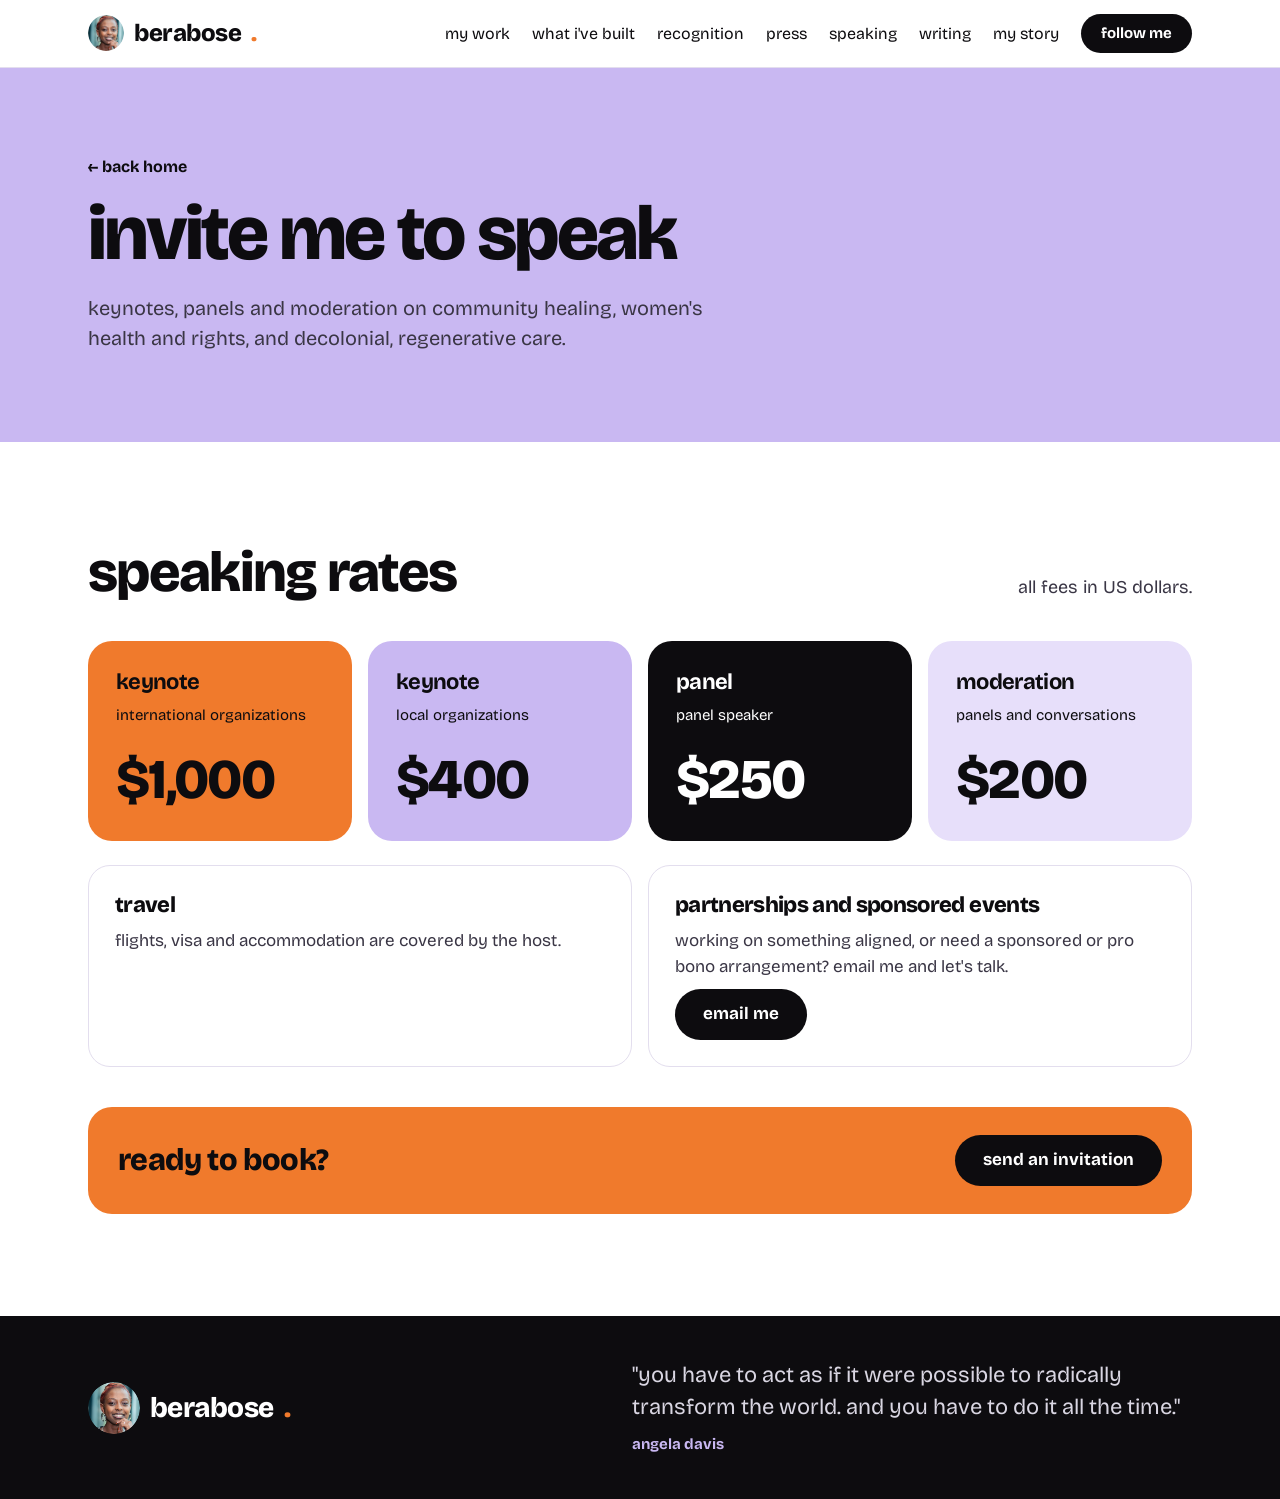
==== speaking.html @ 81fe6280 "New hero line, reordered work threads, stages list, co-founders, map of cities, speaking rates page," ====
<!doctype html>
<html lang="en">
<head>
<meta charset="utf-8">
<meta name="viewport" content="width=device-width, initial-scale=1">
<title>Speaking · Berabose</title>
<meta name="description" content="invite bose (berabose) to speak: keynotes, panels and moderation. speaking rates and booking.">
<meta property="og:title" content="Berabose: Visionary. Speaker. Author. Advocate">
<meta property="og:description" content="i connect, organize and create spaces where people heal together.">
<meta property="og:type" content="website">
<meta property="og:site_name" content="Berabose">
<meta property="og:url" content="https://alineberabose.com">
<meta property="og:image" content="https://alineberabose.com/images/share.jpg">
<meta name="twitter:card" content="summary_large_image">
<meta name="theme-color" content="#C9B8F2">
<link rel="icon" href="/favicon.ico" sizes="any">
<link rel="icon" type="image/png" sizes="48x48" href="/favicon-48.png">
<link rel="icon" type="image/png" sizes="192x192" href="/favicon-192.png">
<link rel="apple-touch-icon" href="/apple-touch-icon.png">
<script type="application/ld+json">{"@context":"https://schema.org","@type":"WebSite","name":"Berabose","url":"https://alineberabose.com"}</script>
<link rel="preconnect" href="https://fonts.googleapis.com">
<link rel="preconnect" href="https://fonts.gstatic.com" crossorigin>
<link href="https://fonts.googleapis.com/css2?family=Bricolage+Grotesque:opsz,wght@12..96,400;12..96,600;12..96,700;12..96,800&display=swap" rel="stylesheet">
<link rel="stylesheet" href="/styles.css">
</head>
<body>

<header>
  <nav class="wrap" aria-label="main">
    <a href="/" class="logo"><img src="/favicon-192.png" alt="">berabose<span class="dot">.</span></a>
    <div class="navlinks">
      <a href="/#work">my work</a>
      <a href="/#built">what i've built</a>
      <a href="/#recognition">recognition</a>
      <a href="/#press">press</a>
      <a href="/speaking.html">speaking</a>
      <a href="/writing.html">writing</a>
      <a href="/#story">my story</a>
      <a href="/#follow" class="btn btn-ink">follow me</a>
    </div>
  </nav>
</header>

<main>
<section class="page-hero">
  <div class="wrap">
    <a href="/" class="back">← back home</a>
    <h1>invite me to speak</h1>
    <p>keynotes, panels and moderation on community healing, women's health and rights, and decolonial, regenerative care.</p>
  </div>
</section>

<section class="wrap section">
  <div class="head">
    <h2 class="h2">speaking rates</h2>
    <p>all fees in US dollars.</p>
  </div>
  <div class="fees">
    <div class="fee f1"><h3>keynote</h3><p>international organizations</p><span class="price">$1,000</span></div>
    <div class="fee f2"><h3>keynote</h3><p>local organizations</p><span class="price">$400</span></div>
    <div class="fee f3"><h3>panel</h3><p>panel speaker</p><span class="price">$250</span></div>
    <div class="fee f4"><h3>moderation</h3><p>panels and conversations</p><span class="price">$200</span></div>
  </div>
  <div class="note">
    <div>
      <h3>travel</h3>
      <p>flights, visa and accommodation are covered by the host.</p>
    </div>
    <div>
      <h3>partnerships and sponsored events</h3>
      <p>working on something aligned, or need a sponsored or pro bono arrangement? email me and let's talk.</p>
      <a class="btn btn-ink" style="align-self:flex-start" href="mailto:alineberabose@gmail.com?subject=Speaking%20invitation">email me</a>
    </div>
  </div>
  <div class="speak-band">
    <p>ready to book?</p>
    <a href="/#follow" class="btn btn-ink">send an invitation</a>
  </div>
</section>
</main>

<footer>
  <div class="wrap">
    <a href="/" class="logo"><img src="/favicon-192.png" alt="">berabose<span class="dot">.</span></a>
    <blockquote>"you have to act as if it were possible to radically transform the world. and you have to do it all the time."<cite>angela davis</cite></blockquote>
  </div>
</footer>
</body>
</html>
---- styles.css ----
:root{
  --ink:#0D0C0F; --ink-soft:#3A3645; --white:#FFFFFF;
  --orange:#F07A2C; --orange-text:#B9480C;
  --peri:#C9B8F2; --peri-light:#E7DFFA;
  --line:#E3DEEE; --line-dark:#2B2932;
}
*{box-sizing:border-box}
html{scroll-behavior:smooth}
body{margin:0;background:var(--white);color:var(--ink);font-family:'Bricolage Grotesque',system-ui,sans-serif;-webkit-font-smoothing:antialiased}
a{color:inherit}
img{display:block;max-width:100%}
h1,h2,h3,p{margin:0}
h1,h2,h3{letter-spacing:-.03em}
ul{list-style:none;margin:0;padding:0}
.wrap{max-width:1200px;margin:0 auto;padding-inline:clamp(16px,4vw,48px)}
.section{padding-block:clamp(64px,8vw,112px)}
.label{font-size:14px;font-weight:600;letter-spacing:.14em;text-transform:uppercase;color:var(--ink-soft)}
.h2{font-size:clamp(34px,4.4vw,60px);line-height:1;font-weight:800}
.head{display:flex;flex-wrap:wrap;justify-content:space-between;align-items:flex-end;gap:16px 24px;margin-bottom:40px}
.head p{max-width:380px;font-size:18px;line-height:1.5;color:var(--ink-soft)}
.btn{display:inline-block;text-decoration:none;font-weight:700;font-size:17px;padding:16px 28px;border-radius:999px;line-height:1.1;transition:transform .15s ease;border:0;cursor:pointer;font-family:inherit}
.btn:hover{transform:translateY(-2px)}
.btn-orange{background:var(--orange);color:var(--ink)}
.btn-ink{background:var(--ink);color:var(--white)}
.btn-ghost{border:1.5px solid var(--ink);padding:14.5px 26.5px}
.ico{width:30px;height:30px;fill:none;stroke:currentColor;stroke-width:1.8;stroke-linecap:round;stroke-linejoin:round}

/* nav */
header{position:sticky;top:0;z-index:10;background:rgba(255,255,255,.95);backdrop-filter:blur(8px);border-bottom:1px solid var(--line)}
nav{display:flex;flex-wrap:wrap;align-items:center;justify-content:space-between;gap:12px 16px;padding-block:14px}
.logo{display:flex;align-items:center;gap:10px;font-size:24px;font-weight:800;letter-spacing:-.02em;text-decoration:none}
.logo img{width:36px;height:36px;border-radius:50%}
.dot{color:var(--orange)}
.navlinks{display:flex;flex-wrap:wrap;align-items:center;gap:8px 22px;font-size:16px}
.navlinks a{text-decoration:none}
.navlinks a:not(.btn):hover{color:var(--orange-text)}
.navlinks .btn{padding:11px 20px;font-size:15px}
@media (max-width:900px){.navlinks a:not(.btn){display:none}}

/* hero */
.hero-bg{background:var(--peri)}
.hero{display:flex;flex-wrap:wrap;gap:clamp(32px,5vw,64px);align-items:center;padding-block:clamp(40px,6vw,88px)}
.arch{flex:1 1 400px;min-width:0;aspect-ratio:3/4;max-height:620px;border-radius:300px 300px 24px 24px;overflow:hidden;background:var(--peri-light)}
.arch img{width:100%;height:100%;object-fit:cover;object-position:50% 40%}
.hero-text{flex:1.3 1 480px;min-width:0;display:flex;flex-direction:column;gap:26px}
.hero h1{font-size:clamp(44px,6.4vw,96px);line-height:1;font-weight:800;letter-spacing:-.035em}
.mark{background:var(--orange);padding:0 .14em;border-radius:.2em;box-decoration-break:clone;-webkit-box-decoration-break:clone}
.lead{max-width:520px;font-size:20px;line-height:1.5;color:var(--ink-soft)}
.btns{display:flex;flex-wrap:wrap;gap:14px}

/* my work */
.focus{display:grid;grid-template-columns:repeat(auto-fit,minmax(250px,1fr));gap:20px}
.tile{border-radius:24px;padding:30px;display:flex;flex-direction:column;gap:14px;min-height:260px}
.tile h3{font-size:27px;line-height:1.1;font-weight:800;margin-top:auto}
.tile p{font-size:16px;line-height:1.5}
.t1{background:var(--orange)}
.t2{background:var(--peri)}
.t3{background:var(--ink);color:var(--white)} .t3 .ico{color:var(--orange)}
.t4{background:var(--peri-light)}

/* work with me */
.services-bg{background:var(--peri-light)}
.services-wrap{display:flex;flex-wrap:wrap;gap:clamp(32px,5vw,64px);align-items:center}
.services-photo{flex:1 1 360px;min-width:0;aspect-ratio:4/5;max-height:600px;border-radius:24px;overflow:hidden}
.services-photo img{width:100%;height:100%;object-fit:cover;object-position:78% 50%}
.services-text{flex:1.2 1 440px;min-width:0}
.services{display:grid;grid-template-columns:repeat(auto-fit,minmax(220px,1fr));gap:14px}
.services li{background:var(--white);border-radius:18px;padding:22px;display:flex;flex-direction:column;gap:6px}
.services strong{font-size:20px;font-weight:700;letter-spacing:-.01em}
.services span{font-size:15px;line-height:1.45;color:var(--ink-soft)}

/* recognition */
.rec{display:grid;grid-template-columns:repeat(auto-fit,minmax(300px,1fr));gap:20px}
.rbox{border-radius:24px;padding:30px;display:flex;flex-direction:column;gap:18px}
.rbox.awards{background:var(--orange)}
.rbox.alongside{background:var(--ink);color:var(--white)} .rbox.alongside .label{color:var(--peri)}
.rbox li{font-size:20px;font-weight:700;line-height:1.3;letter-spacing:-.01em}
.rbox li small{display:block;font-size:15px;font-weight:400;letter-spacing:0;margin-top:2px;opacity:.85}

/* built */
.built{background:var(--peri)}
.homes{display:grid;grid-template-columns:repeat(auto-fit,minmax(300px,1fr));gap:24px}
.home{text-decoration:none;background:var(--white);border-radius:24px;overflow:hidden;display:flex;flex-direction:column;transition:transform .2s ease}
.home:hover{transform:translateY(-4px)}
.home .ph{height:230px;background:var(--peri-light);overflow:hidden}
.home .ph img{width:100%;height:100%;object-fit:cover}
.home .body{padding:26px;display:flex;flex-direction:column;gap:8px}
.tag{font-size:13px;letter-spacing:.12em;text-transform:uppercase;color:var(--ink-soft)}
.home h3{font-size:26px;font-weight:700}
.home p{font-size:16px;line-height:1.5;color:var(--ink-soft)}
.home .go{font-size:16px;font-weight:700;color:var(--orange-text)}
.parent{background:var(--orange);border-radius:24px;padding:30px;display:flex;flex-direction:column;justify-content:space-between;gap:20px}
.parent h3{font-size:32px;font-weight:800;margin-bottom:8px}
.parent p{font-size:16px;line-height:1.5}
.cofounded{margin-top:48px}
.cofounded .label{margin-bottom:18px}
.past{display:grid;grid-template-columns:repeat(auto-fit,minmax(250px,1fr));gap:16px}
.past li{background:var(--white);border-radius:20px;padding:24px;display:flex;flex-direction:column;gap:8px}
.past strong{font-size:21px;font-weight:700;letter-spacing:-.01em}
.past span{font-size:15px;line-height:1.45;color:var(--ink-soft)}

/* track record */
.track{display:grid;grid-template-columns:repeat(auto-fit,minmax(260px,1fr));gap:16px}
.tbox{border:1.5px solid var(--line);border-radius:22px;padding:26px;display:flex;flex-direction:column;gap:14px}
.tbox ul{display:flex;flex-direction:column;gap:10px}
.tbox li{font-size:18px;font-weight:600;line-height:1.3}
.tbox li small{display:block;font-size:14px;font-weight:400;color:var(--ink-soft);margin-top:2px}

/* press */
.press{background:var(--orange)}
.press .head p{color:var(--ink)}
.marquee{overflow:hidden;padding-block:4px 0;mask-image:linear-gradient(90deg,transparent,#000 4%,#000 96%,transparent)}
.mtrack{display:flex;gap:16px;width:max-content;animation:slide 60s linear infinite}
.marquee:hover .mtrack,.marquee:focus-within .mtrack{animation-play-state:paused}
@keyframes slide{to{transform:translateX(calc(-50% - 8px))}}
@media (prefers-reduced-motion:reduce){.mtrack{animation:none}.marquee{overflow-x:auto;mask-image:none}}
.pcard{flex:0 0 auto;width:320px;min-height:230px;background:var(--white);border-radius:20px;padding:24px;display:flex;flex-direction:column;gap:10px;text-decoration:none;transition:transform .2s ease}
a.pcard:hover{transform:translateY(-4px)}
.plogo{position:relative;overflow:hidden;width:56px;height:56px;border-radius:14px;display:flex;align-items:center;justify-content:center;font-weight:800;font-size:18px;letter-spacing:-.02em;color:var(--white);background:var(--ink)}
.plogo img{position:absolute;inset:0;width:100%;height:100%;object-fit:contain;padding:8px;background:var(--white);border:1.5px solid var(--line);border-radius:14px}
.pcard .outlet{font-size:13px;font-weight:700;letter-spacing:.12em;text-transform:uppercase;color:var(--orange-text)}
.pcard .title{font-size:20px;font-weight:700;line-height:1.25;letter-spacing:-.01em}

/* speaking */
.dark{background:var(--ink);color:var(--white)}
.dark .label{color:var(--peri)}
.dark .head p{color:#D9D6E2}
.regions{display:grid;grid-template-columns:repeat(auto-fit,minmax(280px,1fr));gap:20px}
.region{border-radius:24px;padding:30px;display:flex;flex-direction:column;gap:18px}
.region .rname{font-size:14px;font-weight:700;letter-spacing:.14em;text-transform:uppercase}
.region ul{display:flex;flex-wrap:wrap;gap:4px 16px}
.region li{font-size:clamp(26px,2.6vw,36px);font-weight:800;letter-spacing:-.03em;line-height:1.15}
.r1{background:var(--orange);color:var(--ink)}
.r2{background:var(--peri);color:var(--ink)}
.r3{background:var(--white);color:var(--ink)}
.speak-cta{margin-top:40px}

/* album */
.album{display:grid;grid-template-columns:repeat(auto-fit,minmax(260px,1fr));gap:16px}
.album figure{margin:0;border-radius:22px;overflow:hidden;aspect-ratio:4/3;background:var(--peri-light)}
.album img{width:100%;height:100%;object-fit:cover}

/* story */
.story-bg{background:var(--peri)}
.story{display:flex;flex-wrap:wrap;gap:56px;align-items:flex-start}
.story .photo{flex:1 1 320px;min-width:0;aspect-ratio:4/5;max-height:560px;border-radius:24px;overflow:hidden;background:var(--peri-light)}
.story .photo img{width:100%;height:100%;object-fit:cover;object-position:50% 20%}
.story-text{flex:999 1 480px;min-width:0;display:flex;flex-direction:column;gap:22px}
.story-text h2{font-size:clamp(40px,5vw,72px);line-height:1;font-weight:800}
.story-text p{font-size:clamp(19px,1.6vw,22px);line-height:1.55}
.skills{display:flex;flex-wrap:wrap;gap:10px}
.skills li{font-size:15px;font-weight:600;padding:10px 16px;border-radius:999px;background:var(--white)}
.edu{display:flex;flex-direction:column}
.edu li{border-top:1.5px solid rgba(13,12,15,.15);padding:14px 0;display:flex;flex-wrap:wrap;justify-content:space-between;gap:4px 24px}
.edu strong{font-size:17px;font-weight:700}
.edu span{font-size:15px;font-weight:600;color:var(--ink-soft)}

/* follow */
.follow-bg{background:var(--orange)}
.follow{display:flex;flex-wrap:wrap;gap:56px}
.follow-left{flex:1 1 360px;min-width:0;display:flex;flex-direction:column;gap:24px}
.follow-left h2{font-size:clamp(48px,6vw,88px);line-height:.95;font-weight:800;letter-spacing:-.035em}
.socials{display:grid;grid-template-columns:repeat(auto-fit,minmax(150px,1fr));gap:10px}
.socials a{display:flex;flex-direction:column;gap:2px;background:var(--white);border-radius:16px;padding:16px 18px;text-decoration:none;min-height:44px}
.socials b{font-size:17px}
.socials span{font-size:14px;color:var(--ink-soft);overflow-wrap:anywhere}
.fund{display:flex;flex-wrap:wrap;align-items:center;gap:14px;background:var(--ink);color:var(--white);border-radius:20px;padding:20px 22px}
.fund p{flex:1 1 200px;font-size:17px;line-height:1.4}
form{flex:1 1 440px;min-width:0;display:flex;flex-direction:column;gap:18px}
.form-title{font-size:24px;font-weight:800;letter-spacing:-.02em}
.two{display:grid;grid-template-columns:repeat(auto-fit,minmax(200px,1fr));gap:18px}
label{display:flex;flex-direction:column;gap:8px;font-size:15px;font-weight:600}
input,textarea{font:inherit;font-weight:400;background:var(--white);border:1.5px solid var(--white);border-radius:12px;padding:14px 16px;color:var(--ink);font-size:17px;min-height:50px;width:100%}
input:focus,textarea:focus{outline:2px solid var(--ink);outline-offset:1px}
textarea{resize:vertical}
fieldset{border:0;margin:0;padding:0}
legend{font-size:15px;font-weight:600;padding:0;margin-bottom:10px}
.pills{display:flex;flex-wrap:wrap;gap:10px}
.pill{font:inherit;font-size:15px;padding:12px 18px;min-height:44px;border-radius:999px;cursor:pointer;background:transparent;color:var(--ink);border:1.5px solid var(--ink)}
.pill[aria-pressed="true"]{background:var(--ink);color:var(--white);font-weight:700}
.hidden{display:none}

/* footer */
footer{background:var(--ink);color:var(--white)}
footer .wrap{display:flex;flex-wrap:wrap;justify-content:space-between;align-items:center;gap:28px;padding-block:44px}
footer .logo{font-size:28px}
footer .logo img{width:52px;height:52px}
footer blockquote{margin:0;max-width:560px;font-size:clamp(18px,1.8vw,22px);line-height:1.45;color:#D9D6E2}
footer cite{display:block;margin-top:10px;font-style:normal;font-weight:700;color:var(--peri);font-size:15px}

/* ---- additions: map, pages, stages ---- */
.mark-soft{box-shadow:inset 0 -.32em 0 var(--orange)}
.stage-names{margin-top:20px;border-top:1.5px solid var(--line);padding-top:20px;display:flex;flex-wrap:wrap;align-items:baseline;gap:8px 22px}
.stage-names .label{flex-basis:100%}
.stage-names span{font-size:clamp(18px,1.8vw,22px);font-weight:700;letter-spacing:-.01em}
.stage-names small{font-weight:400;font-size:15px;color:var(--ink-soft)}
.stage-photos{display:grid;grid-template-columns:repeat(auto-fit,minmax(240px,1fr));gap:16px}
.stage-photos figure{margin:0;border-radius:22px;overflow:hidden;aspect-ratio:4/3;background:var(--peri-light)}
.stage-photos img{width:100%;height:100%;object-fit:cover}
#map{height:clamp(380px,55vw,560px);border-radius:24px;overflow:hidden;background:#E9E5F2;z-index:0}
.pin{width:16px;height:16px;border-radius:50%;background:var(--orange);border:3px solid var(--white);box-shadow:0 0 0 0 rgba(240,122,44,.6);animation:pulse 2.2s infinite}
@keyframes pulse{70%{box-shadow:0 0 0 14px rgba(240,122,44,0)}100%{box-shadow:0 0 0 0 rgba(240,122,44,0)}}
@media (prefers-reduced-motion:reduce){.pin{animation:none}}
.leaflet-tooltip.city{background:var(--ink);color:var(--white);border:0;border-radius:999px;padding:6px 12px;font-family:'Bricolage Grotesque',system-ui,sans-serif;font-weight:700;font-size:14px;box-shadow:none}
.leaflet-tooltip.city:before{display:none}
.city-chips{margin-top:20px;display:flex;flex-wrap:wrap;gap:8px}
.city-chips span{font-size:14px;font-weight:600;padding:8px 14px;border-radius:999px;border:1.5px solid var(--peri);color:var(--peri)}
.speak-band{margin-top:40px;display:flex;flex-wrap:wrap;align-items:center;justify-content:space-between;gap:20px;background:var(--orange);color:var(--ink);border-radius:24px;padding:28px 30px}
.speak-band p{font-size:clamp(22px,2.4vw,32px);font-weight:800;letter-spacing:-.02em;line-height:1.1}

/* inner pages */
.page-hero{background:var(--peri)}
.page-hero .wrap{padding-block:clamp(56px,7vw,96px);display:flex;flex-direction:column;gap:20px}
.page-hero h1{font-size:clamp(44px,6vw,88px);line-height:1;font-weight:800;letter-spacing:-.035em}
.page-hero p{max-width:620px;font-size:20px;line-height:1.5;color:var(--ink-soft)}
.fees{display:grid;grid-template-columns:repeat(auto-fit,minmax(240px,1fr));gap:16px}
.fee{border-radius:24px;padding:28px;display:flex;flex-direction:column;gap:10px;min-height:200px}
.fee .price{font-size:clamp(40px,4.4vw,56px);font-weight:800;letter-spacing:-.03em;margin-top:auto}
.fee h3{font-size:22px;font-weight:700}
.fee p{font-size:15px;line-height:1.45}
.f1{background:var(--orange)} .f2{background:var(--peri)} .f3{background:var(--ink);color:var(--white)} .f4{background:var(--peri-light)}
.note{margin-top:24px;display:grid;grid-template-columns:repeat(auto-fit,minmax(280px,1fr));gap:16px}
.note div{border:1.5px solid var(--line);border-radius:22px;padding:26px;display:flex;flex-direction:column;gap:10px}
.note h3{font-size:22px;font-weight:800}
.note p{font-size:17px;line-height:1.5;color:var(--ink-soft)}
.book{display:flex;flex-wrap:wrap;gap:40px;align-items:center}
.cover{flex:0 1 300px;aspect-ratio:2/3;border-radius:10px 22px 22px 10px;background:var(--ink);color:var(--white);padding:30px;display:flex;flex-direction:column;justify-content:space-between;box-shadow:12px 12px 0 var(--orange)}
.cover b{font-size:44px;font-weight:800;letter-spacing:-.03em;line-height:1}
.cover span{font-size:15px;color:var(--peri)}
.book-text{flex:1 1 360px;display:flex;flex-direction:column;gap:18px}
.book-text h2{font-size:clamp(40px,5vw,64px);font-weight:800;line-height:1}
.book-text p{font-size:19px;line-height:1.55;color:var(--ink-soft)}
.essays li{border-top:1.5px solid var(--line)}
.essays li:last-child{border-bottom:1.5px solid var(--line)}
.essays a{display:flex;flex-wrap:wrap;justify-content:space-between;gap:6px 24px;padding:22px 0;text-decoration:none}
.essays a:hover .et{color:var(--orange-text)}
.et{font-size:clamp(20px,2vw,26px);font-weight:700;letter-spacing:-.01em}
.es{font-size:16px;color:var(--ink-soft);flex-basis:100%}
.back{font-weight:700;text-decoration:none;font-size:16px}
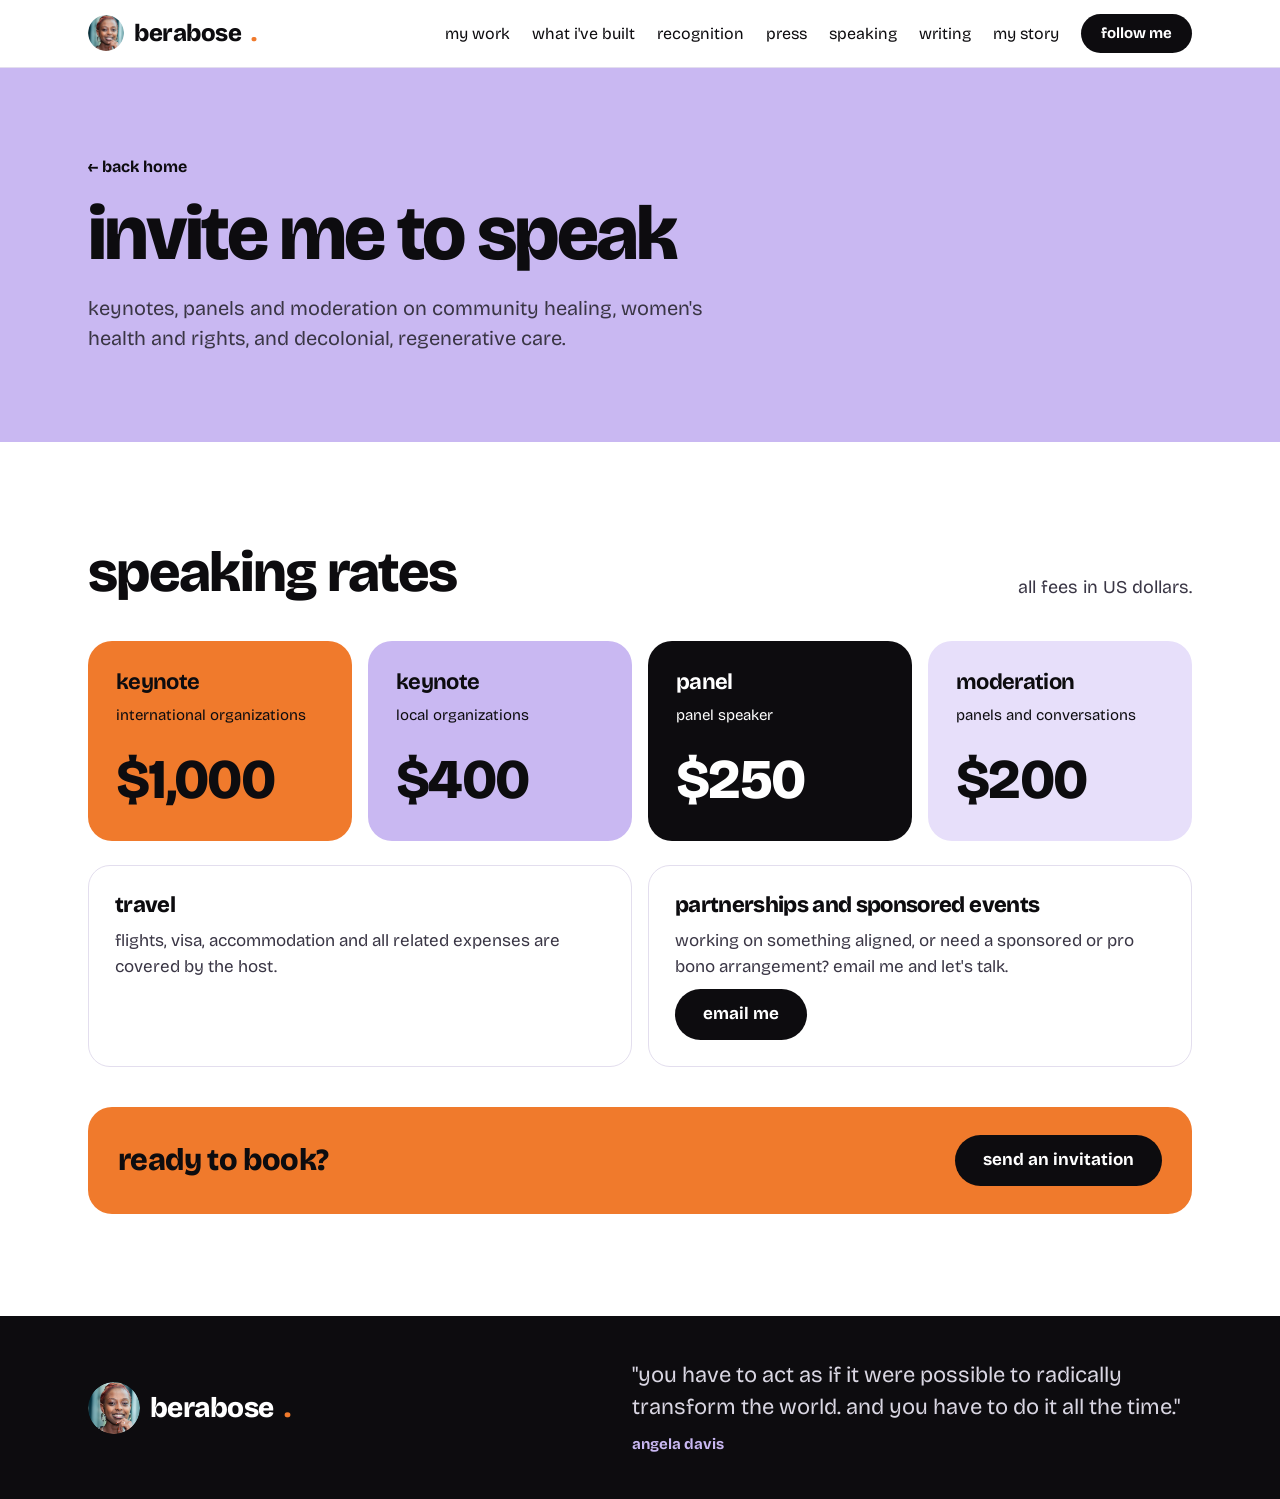
==== commit 8e0b782c: "Drawn world map with large city labels, Herstory book and essay images on writing page, travel note," ====
--- a/speaking.html
+++ b/speaking.html
@@ -64,7 +64,7 @@
   <div class="note">
     <div>
       <h3>travel</h3>
-      <p>flights, visa and accommodation are covered by the host.</p>
+      <p>flights, visa, accommodation and all related expenses are covered by the host.</p>
     </div>
     <div>
       <h3>partnerships and sponsored events</h3>
--- a/styles.css
+++ b/styles.css
@@ -237,3 +237,26 @@
 .et{font-size:clamp(20px,2vw,26px);font-weight:700;letter-spacing:-.01em}
 .es{font-size:16px;color:var(--ink-soft);flex-basis:100%}
 .back{font-weight:700;text-decoration:none;font-size:16px}
+
+/* static world map */
+.mapbox{background:var(--white);border-radius:24px;overflow-x:auto;-webkit-overflow-scrolling:touch}
+.worldmap{display:block;width:100%;min-width:820px;height:auto}
+.worldmap .land path{fill:#E4DCF8;stroke:#fff;stroke-width:.6}
+.worldmap .land path.v{fill:#B9A5EE}
+.worldmap .lines line{stroke:#0D0C0F;stroke-width:1;opacity:.55}
+.worldmap .pins circle{fill:#F07A2C;stroke:#fff;stroke-width:2}
+.worldmap .names text{font:800 18px 'Bricolage Grotesque',system-ui,sans-serif;fill:#0D0C0F;paint-order:stroke;stroke:#fff;stroke-width:4px;stroke-linejoin:round;letter-spacing:-.01em}
+.swipe{display:none;margin-top:12px;font-size:14px;color:#ABA7B8}
+@media (max-width:820px){.swipe{display:block}}
+.essay-grid{display:grid;grid-template-columns:repeat(auto-fit,minmax(260px,1fr));gap:18px}
+.essay{background:var(--white);border-radius:20px;overflow:hidden;text-decoration:none;display:flex;flex-direction:column;transition:transform .2s ease}
+.essay:hover{transform:translateY(-4px)}
+.essay figure{margin:0;aspect-ratio:16/9;background:var(--peri);overflow:hidden}
+.essay figure img{width:100%;height:100%;object-fit:cover}
+.essay div{padding:20px 22px 24px;display:flex;flex-direction:column;gap:6px}
+.essay .et{font-size:21px}
+.essay .es{flex-basis:auto}
+.books{display:flex;flex-direction:column;gap:64px}
+.cover-img{flex:0 1 300px;border-radius:10px 22px 22px 10px;overflow:hidden;box-shadow:12px 12px 0 var(--peri)}
+.cover-img img{width:100%;height:auto}
+.dl{display:flex;flex-wrap:wrap;gap:10px}
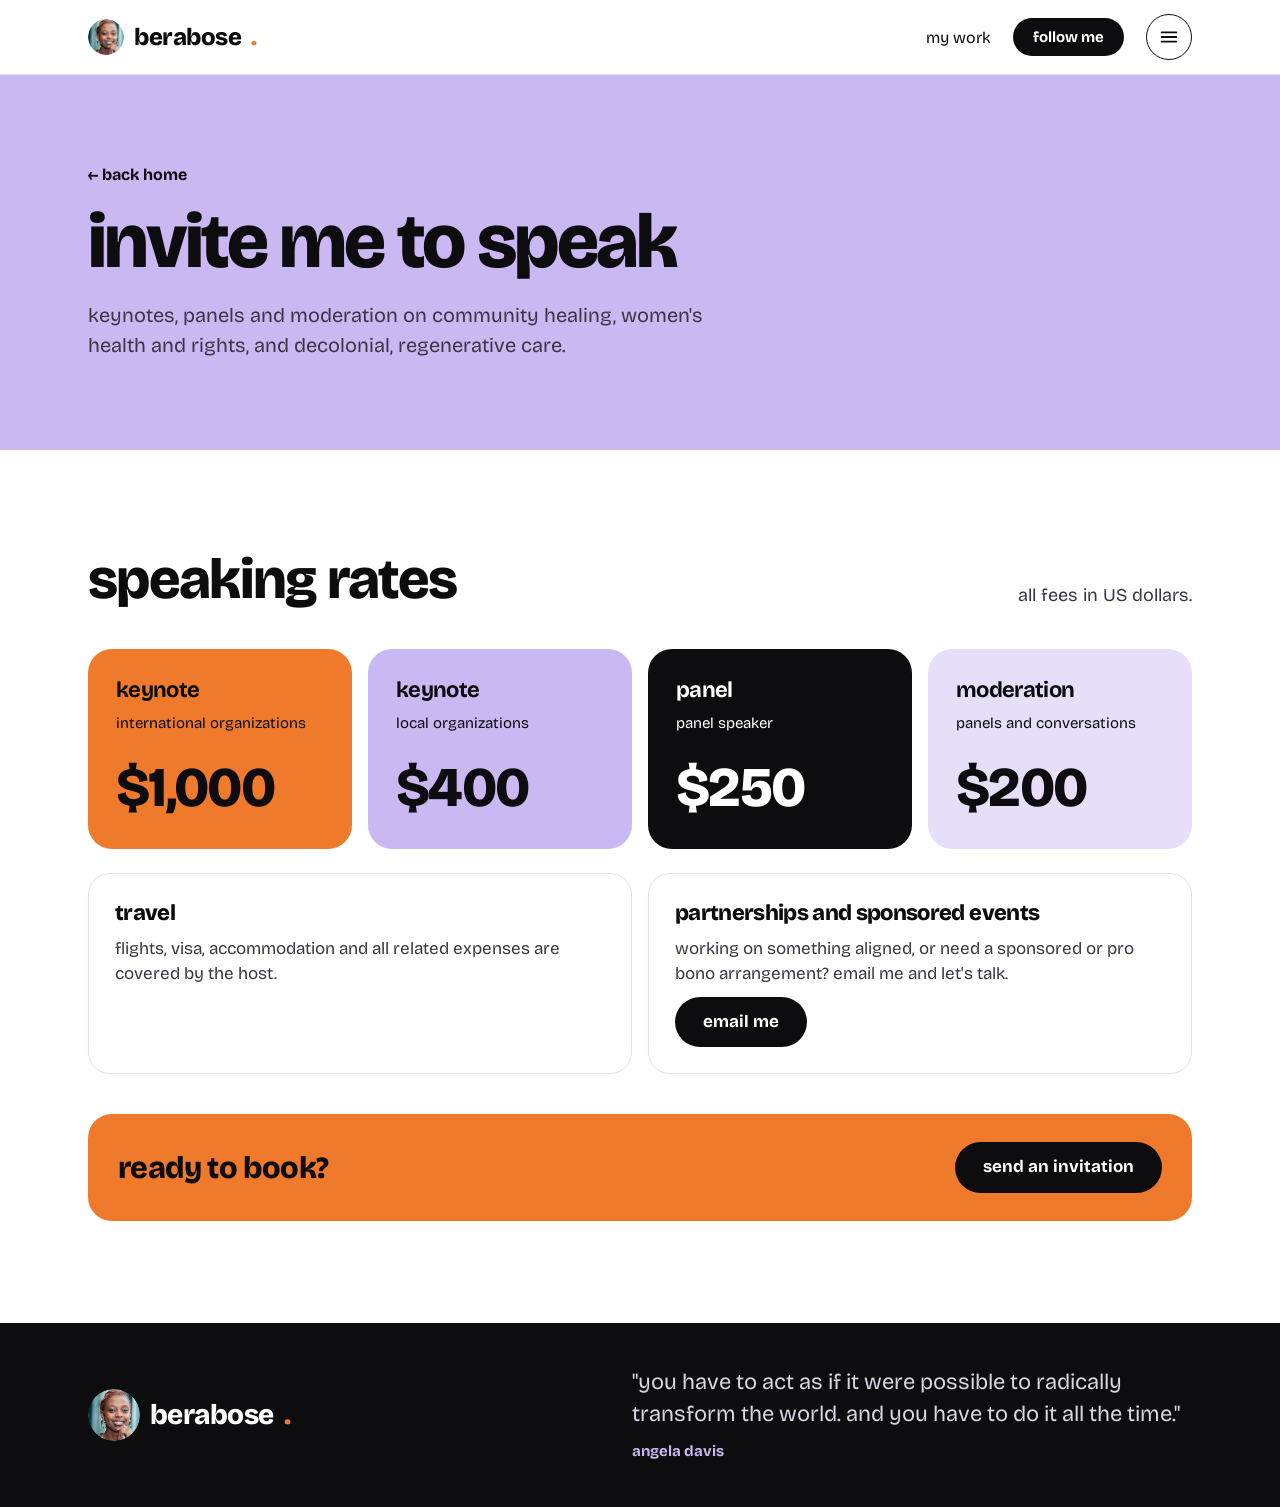
==== commit 0d1c1b8b: "Menu button with compact top bar, full-bleed hero photo, separate word highlights, awards-only recog" ====
--- a/speaking.html
+++ b/speaking.html
@@ -29,14 +29,22 @@
   <nav class="wrap" aria-label="main">
     <a href="/" class="logo"><img src="/favicon-192.png" alt="">berabose<span class="dot">.</span></a>
     <div class="navlinks">
+      <a href="/#work" class="nav-keep">my work</a>
+      <a href="/#follow" class="btn btn-ink">follow me</a>
+      <button class="menu-btn" id="menuBtn" type="button" aria-expanded="false" aria-controls="menuPanel" aria-label="open menu">
+        <svg viewBox="0 0 24 24" aria-hidden="true"><path d="M4 7h16M4 12h16M4 17h16"/></svg>
+      </button>
+    </div>
+    <div class="menu-panel" id="menuPanel" hidden>
       <a href="/#work">my work</a>
+      <a href="/#services">work with me</a>
+      <a href="/#recognition">recognition</a>
       <a href="/#built">what i've built</a>
-      <a href="/#recognition">recognition</a>
       <a href="/#press">press</a>
       <a href="/speaking.html">speaking</a>
       <a href="/writing.html">writing</a>
       <a href="/#story">my story</a>
-      <a href="/#follow" class="btn btn-ink">follow me</a>
+      <a href="/#follow">follow me</a>
     </div>
   </nav>
 </header>
@@ -85,5 +93,15 @@
     <blockquote>"you have to act as if it were possible to radically transform the world. and you have to do it all the time."<cite>angela davis</cite></blockquote>
   </div>
 </footer>
+<script>
+  (function () {
+    var b = document.getElementById('menuBtn'), p = document.getElementById('menuPanel');
+    function set(open) { p.hidden = !open; b.setAttribute('aria-expanded', open); b.setAttribute('aria-label', open ? 'close menu' : 'open menu'); }
+    b.addEventListener('click', function (e) { e.stopPropagation(); set(p.hidden); });
+    p.addEventListener('click', function (e) { if (e.target.tagName === 'A') set(false); });
+    document.addEventListener('click', function (e) { if (!p.hidden && !p.contains(e.target)) set(false); });
+    document.addEventListener('keydown', function (e) { if (e.key === 'Escape') set(false); });
+  })();
+</script>
 </body>
 </html>
--- a/styles.css
+++ b/styles.css
@@ -260,3 +260,45 @@
 .cover-img{flex:0 1 300px;border-radius:10px 22px 22px 10px;overflow:hidden;box-shadow:12px 12px 0 var(--peri)}
 .cover-img img{width:100%;height:auto}
 .dl{display:flex;flex-wrap:wrap;gap:10px}
+
+.album figure,.stage-photos figure{position:relative}
+.album figcaption,.stage-photos figcaption{position:absolute;left:12px;bottom:12px;right:12px;width:fit-content;max-width:calc(100% - 24px);background:rgba(13,12,15,.82);color:#fff;font-size:14px;font-weight:600;padding:7px 12px;border-radius:999px}
+.rbox ul{display:flex;flex-direction:column;gap:12px}
+
+.album.collapsed figure:nth-child(n+9){display:none}
+
+/* menu */
+header nav{position:relative}
+.navlinks .nav-keep{display:inline!important}
+.menu-btn{width:46px;height:46px;border-radius:50%;border:1.5px solid var(--ink);background:var(--white);display:flex;align-items:center;justify-content:center;cursor:pointer;padding:0}
+.menu-btn svg{width:22px;height:22px;fill:none;stroke:var(--ink);stroke-width:2;stroke-linecap:round}
+.menu-btn[aria-expanded="true"]{background:var(--peri)}
+.menu-panel{position:absolute;right:clamp(16px,4vw,48px);top:calc(100% + 8px);width:min(300px,calc(100vw - 32px));background:var(--white);border-radius:20px;box-shadow:0 18px 50px rgba(13,12,15,.18);padding:10px;display:flex;flex-direction:column}
+.menu-panel[hidden]{display:none}
+.menu-panel a{text-decoration:none;font-size:18px;font-weight:600;padding:12px 14px;border-radius:12px}
+.menu-panel a:hover,.menu-panel a:focus-visible{background:var(--peri-light);color:var(--ink)}
+@media (max-width:480px){.navlinks .nav-keep{display:none!important}}
+
+/* full-bleed hero */
+.hero-cover{position:relative;overflow:hidden;background:var(--peri);min-height:min(88vh,820px);display:flex;align-items:center}
+.hero-photo{position:absolute;top:0;right:0;width:58%;height:100%;object-fit:cover;object-position:50% 35%}
+.hero-cover::after{content:"";position:absolute;inset:0 0 0 auto;width:58%;background:linear-gradient(90deg,var(--peri) 0%,rgba(201,184,242,0) 32%);pointer-events:none}
+.hero-inner{position:relative;z-index:1;width:100%;padding-block:clamp(48px,6vw,96px)}
+.hero-cover .hero-text{max-width:600px;display:flex;flex-direction:column;gap:26px}
+.hero-cover h1{font-size:clamp(42px,5.6vw,84px);line-height:1.08;font-weight:800;letter-spacing:-.035em}
+.mark{padding:0 .1em;margin:0 .04em;border-radius:.18em;display:inline-block;line-height:1.05}
+@media (max-width:860px){
+  .hero-cover{flex-direction:column;align-items:stretch;min-height:0}
+  .hero-photo{position:relative;width:100%;height:62vh;object-position:50% 30%}
+  .hero-cover::after{inset:auto 0 0 0;width:100%;height:62vh;top:0;background:linear-gradient(0deg,var(--peri) 0%,rgba(201,184,242,0) 30%)}
+}
+
+/* awards only */
+.rec-single{grid-template-columns:1fr}
+.rec-single .rbox.awards ul{flex-direction:row;flex-wrap:wrap;gap:16px 40px}
+@media (max-width:600px){
+  header nav{flex-wrap:nowrap}
+  .navlinks{flex-wrap:nowrap;gap:8px}
+  .logo{font-size:20px} .logo img{width:30px;height:30px}
+  .navlinks .btn{padding:10px 16px;font-size:14px}
+}
